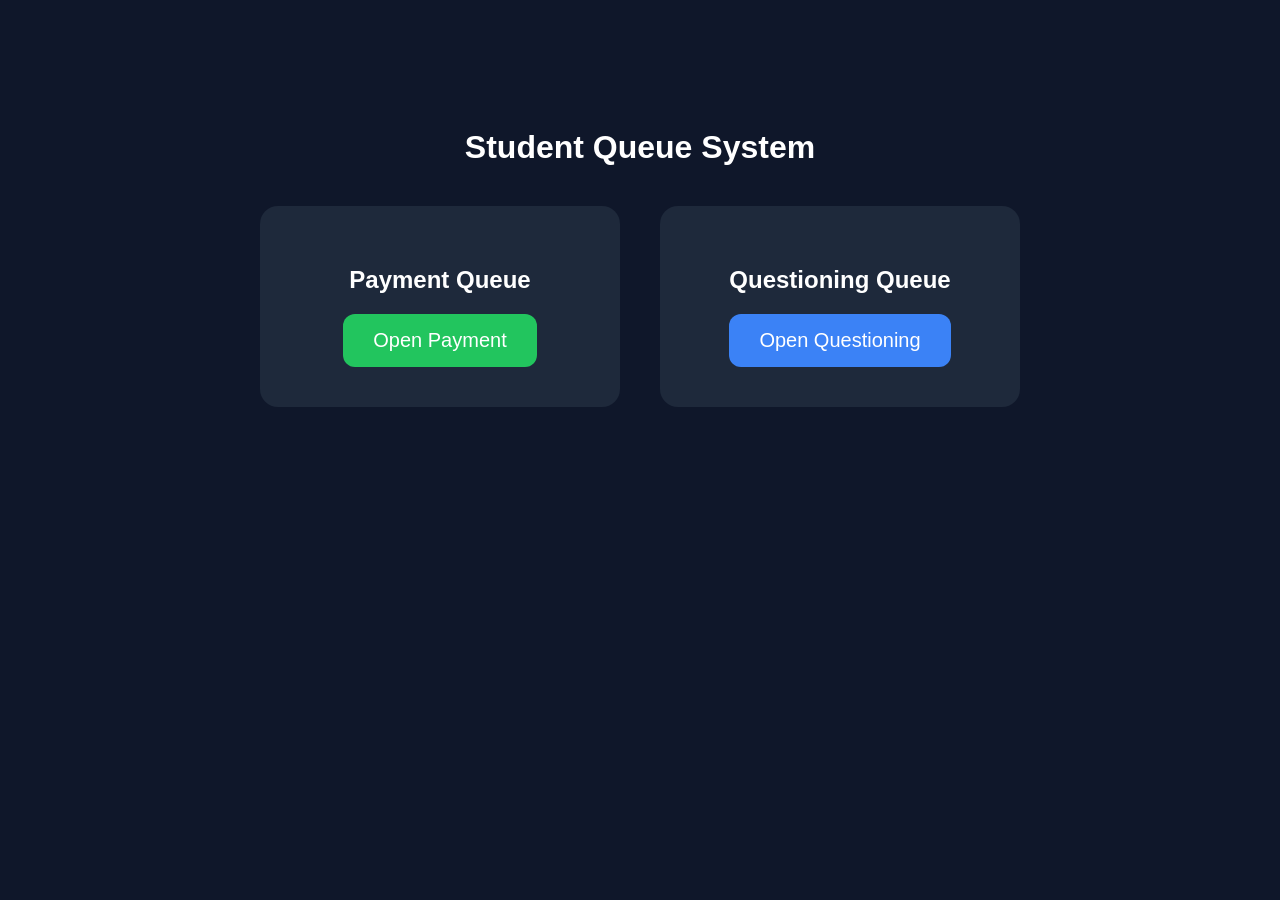
==== index.html @ 20e9f41f "Add files via upload" ====
<!-- index.html -->
<!DOCTYPE html>
<html>
<head>
    <title>Student Queue System</title>
    <style>
        body {
            font-family: Arial, sans-serif;
            background: #0f172a;
            color: white;
            text-align: center;
            padding-top: 100px;
        }

        h1 {
            margin-bottom: 40px;
        }

        .container {
            display: flex;
            justify-content: center;
            gap: 40px;
            flex-wrap: wrap;
        }

        .card {
            background: #1e293b;
            padding: 40px;
            width: 280px;
            border-radius: 18px;
        }

        .card h2 {
            margin-bottom: 20px;
        }

        .payment-btn,
        .question-btn {
            display: inline-block;
            padding: 15px 30px;
            font-size: 20px;
            color: white;
            text-decoration: none;
            border-radius: 12px;
            transition: 0.2s;
        }

        .payment-btn {
            background: #22c55e;
        }

        .payment-btn:hover {
            background: #16a34a;
        }

        .question-btn {
            background: #3b82f6;
        }

        .question-btn:hover {
            background: #2563eb;
        }
    </style>
</head>
<body>

    <h1>Student Queue System</h1>

    <div class="container">
        <div class="card">
            <h2>Payment Queue</h2>
            <a class="payment-btn" href="payment.html">
                Open Payment
            </a>
        </div>

        <div class="card">
            <h2>Questioning Queue</h2>
            <a class="question-btn" href="question.html">
                Open Questioning
            </a>
        </div>
    </div>

</body>
</html>
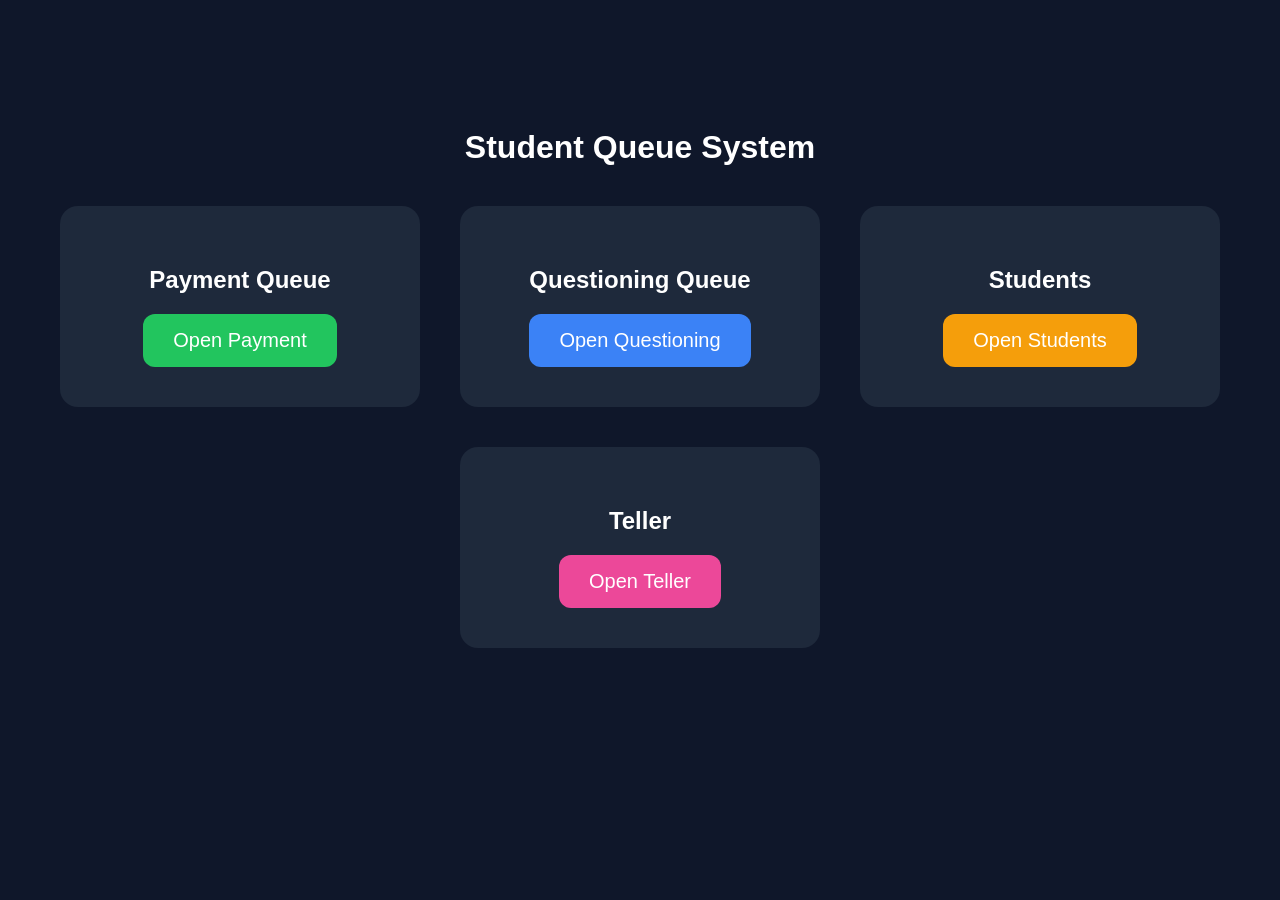
==== commit 82392e77: "Update index.html" ====
--- a/index.html
+++ b/index.html
@@ -35,7 +35,9 @@
         }
 
         .payment-btn,
-        .question-btn {
+        .question-btn,
+        .students-btn,
+        .teller-btn {
             display: inline-block;
             padding: 15px 30px;
             font-size: 20px;
@@ -60,6 +62,22 @@
         .question-btn:hover {
             background: #2563eb;
         }
+
+        .students-btn {
+            background: #f59e0b;
+        }
+
+        .students-btn:hover {
+            background: #d97706;
+        }
+
+        .teller-btn {
+            background: #ec4899;
+        }
+
+        .teller-btn:hover {
+            background: #db2777;
+        }
     </style>
 </head>
 <body>
@@ -80,7 +98,21 @@
                 Open Questioning
             </a>
         </div>
+
+        <div class="card">
+            <h2>Students</h2>
+            <a class="students-btn" href="students.html">
+                Open Students
+            </a>
+        </div>
+
+        <div class="card">
+            <h2>Teller</h2>
+            <a class="teller-btn" href="teller.html">
+                Open Teller
+            </a>
+        </div>
     </div>
 
 </body>
-</html>+</html>
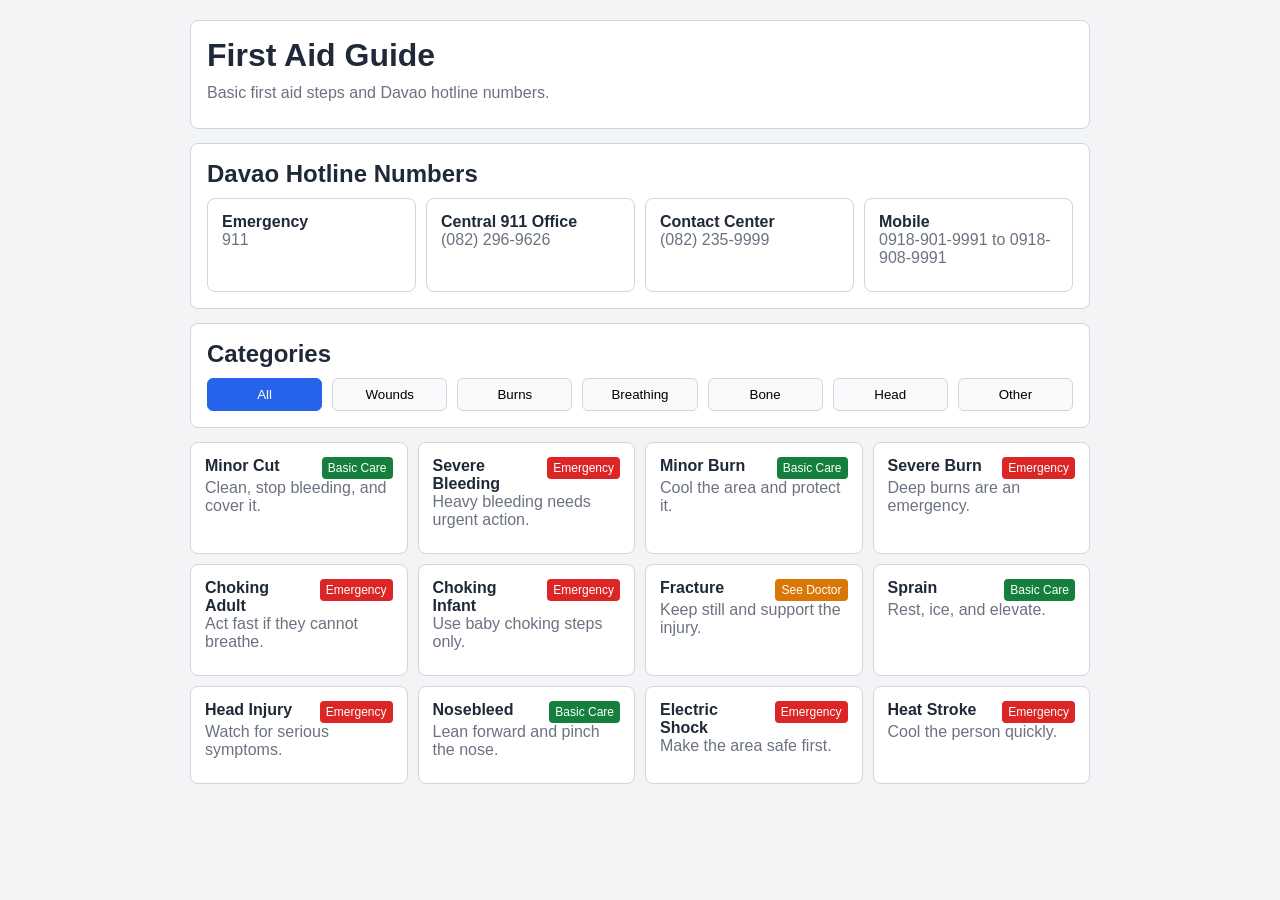
==== commit 083a84c0: "Add files via upload" ====
--- a/index.html
+++ b/index.html
@@ -1,118 +1,427 @@
-<!-- index.html -->
-<!DOCTYPE html>
-<html>
-<head>
-    <title>Student Queue System</title>
-    <style>
-        body {
-            font-family: Arial, sans-serif;
-            background: #0f172a;
-            color: white;
-            text-align: center;
-            padding-top: 100px;
-        }
-
-        h1 {
-            margin-bottom: 40px;
-        }
-
-        .container {
-            display: flex;
-            justify-content: center;
-            gap: 40px;
-            flex-wrap: wrap;
-        }
-
-        .card {
-            background: #1e293b;
-            padding: 40px;
-            width: 280px;
-            border-radius: 18px;
-        }
-
-        .card h2 {
-            margin-bottom: 20px;
-        }
-
-        .payment-btn,
-        .question-btn,
-        .students-btn,
-        .teller-btn {
-            display: inline-block;
-            padding: 15px 30px;
-            font-size: 20px;
-            color: white;
-            text-decoration: none;
-            border-radius: 12px;
-            transition: 0.2s;
-        }
-
-        .payment-btn {
-            background: #22c55e;
-        }
-
-        .payment-btn:hover {
-            background: #16a34a;
-        }
-
-        .question-btn {
-            background: #3b82f6;
-        }
-
-        .question-btn:hover {
-            background: #2563eb;
-        }
-
-        .students-btn {
-            background: #f59e0b;
-        }
-
-        .students-btn:hover {
-            background: #d97706;
-        }
-
-        .teller-btn {
-            background: #ec4899;
-        }
-
-        .teller-btn:hover {
-            background: #db2777;
-        }
-    </style>
-</head>
-<body>
-
-    <h1>Student Queue System</h1>
-
-    <div class="container">
-        <div class="card">
-            <h2>Payment Queue</h2>
-            <a class="payment-btn" href="payment.html">
-                Open Payment
-            </a>
-        </div>
-
-        <div class="card">
-            <h2>Questioning Queue</h2>
-            <a class="question-btn" href="question.html">
-                Open Questioning
-            </a>
-        </div>
-
-        <div class="card">
-            <h2>Students</h2>
-            <a class="students-btn" href="students.html">
-                Open Students
-            </a>
-        </div>
-
-        <div class="card">
-            <h2>Teller</h2>
-            <a class="teller-btn" href="teller.html">
-                Open Teller
-            </a>
-        </div>
-    </div>
-
-</body>
-</html>
+<!DOCTYPE html>
+<html lang="en">
+<head>
+  <meta charset="UTF-8">
+  <meta name="viewport" content="width=device-width, initial-scale=1.0">
+  <title>First Aid Guide</title>
+  <style>
+    body {
+      margin: 0;
+      padding: 20px;
+      font-family: Arial, sans-serif;
+      background: #f3f4f6;
+      color: #1f2937;
+    }
+
+    .wrap {
+      max-width: 900px;
+      margin: auto;
+    }
+
+    .box,
+    .card,
+    .modal {
+      background: #ffffff;
+      border: 1px solid #d1d5db;
+      border-radius: 8px;
+    }
+
+    .box {
+      padding: 16px;
+      margin-bottom: 14px;
+    }
+
+    h1,
+    h2,
+    h3,
+    p {
+      margin: 0 0 10px;
+    }
+
+    .muted {
+      color: #6b7280;
+    }
+
+    .hotlines,
+    .grid {
+      display: grid;
+      grid-template-columns: repeat(auto-fit, minmax(200px, 1fr));
+      gap: 10px;
+    }
+
+    .filters {
+      display: grid;
+      grid-template-columns: repeat(auto-fit, minmax(90px, 1fr));
+      gap: 10px;
+    }
+
+    .btn {
+      padding: 8px;
+      border: 1px solid #d1d5db;
+      background: #f9fafb;
+      border-radius: 6px;
+      cursor: pointer;
+    }
+
+    .btn.active {
+      background: #2563eb;
+      color: #ffffff;
+      border-color: #2563eb;
+    }
+
+    .card {
+      padding: 14px;
+      cursor: pointer;
+    }
+
+    .top,
+    .row {
+      display: flex;
+      justify-content: space-between;
+      align-items: flex-start;
+      gap: 10px;
+    }
+
+    .tag {
+      padding: 4px 6px;
+      border-radius: 4px;
+      font-size: 12px;
+      color: #ffffff;
+    }
+
+    .high {
+      background: #dc2626;
+    }
+
+    .mid {
+      background: #d97706;
+    }
+
+    .low {
+      background: #15803d;
+    }
+
+    .overlay {
+      position: fixed;
+      inset: 0;
+      display: none;
+      align-items: center;
+      justify-content: center;
+      padding: 20px;
+      background: rgba(0, 0, 0, 0.4);
+    }
+
+    .overlay.open {
+      display: flex;
+    }
+
+    .modal {
+      width: 100%;
+      max-width: 600px;
+      max-height: 90vh;
+      overflow: auto;
+      padding: 16px;
+    }
+
+    ul {
+      margin: 10px 0;
+      padding-left: 20px;
+    }
+
+    li {
+      margin-bottom: 8px;
+    }
+  </style>
+</head>
+<body>
+  <div class="wrap">
+    <div class="box">
+      <h1>First Aid Guide</h1>
+      <p class="muted">Basic first aid steps and Davao hotline numbers.</p>
+    </div>
+
+    <div class="box">
+      <h2>Davao Hotline Numbers</h2>
+      <div class="hotlines">
+        <div class="card">
+          <strong>Emergency</strong>
+          <p class="muted">911</p>
+        </div>
+        <div class="card">
+          <strong>Central 911 Office</strong>
+          <p class="muted">(082) 296-9626</p>
+        </div>
+        <div class="card">
+          <strong>Contact Center</strong>
+          <p class="muted">(082) 235-9999</p>
+        </div>
+        <div class="card">
+          <strong>Mobile</strong>
+          <p class="muted">0918-901-9991 to 0918-908-9991</p>
+        </div>
+      </div>
+    </div>
+
+    <div class="box">
+      <h2>Categories</h2>
+      <div class="filters" id="filters">
+        <button class="btn active" onclick="filterCat('all', this)">All</button>
+        <button class="btn" onclick="filterCat('wounds', this)">Wounds</button>
+        <button class="btn" onclick="filterCat('burns', this)">Burns</button>
+        <button class="btn" onclick="filterCat('breathing', this)">Breathing</button>
+        <button class="btn" onclick="filterCat('bone', this)">Bone</button>
+        <button class="btn" onclick="filterCat('head', this)">Head</button>
+        <button class="btn" onclick="filterCat('other', this)">Other</button>
+      </div>
+    </div>
+
+    <div class="grid" id="grid"></div>
+  </div>
+
+  <div class="overlay" id="overlay" onclick="if (event.target === this) closeModal()">
+    <div class="modal">
+      <div class="row">
+        <div>
+          <h3 id="title"></h3>
+          <div id="urgency"></div>
+        </div>
+        <button class="btn" onclick="closeModal()">Close</button>
+      </div>
+
+      <p id="warning"></p>
+      <ul id="steps"></ul>
+      <p id="call"></p>
+    </div>
+  </div>
+
+  <script>
+    const data = [
+      {
+        id: 1,
+        cat: "wounds",
+        title: "Minor Cut",
+        u: "low",
+        preview: "Clean, stop bleeding, and cover it.",
+        warning: "Get help if it is deep or still bleeding.",
+        steps: [
+          "Press with a clean cloth.",
+          "Rinse with clean water.",
+          "Cover with a bandage."
+        ],
+        call: "See a doctor if needed."
+      },
+      {
+        id: 2,
+        cat: "wounds",
+        title: "Severe Bleeding",
+        u: "high",
+        preview: "Heavy bleeding needs urgent action.",
+        warning: "Call emergency services immediately.",
+        steps: [
+          "Call 911.",
+          "Press hard on the wound.",
+          "Add more cloth if soaked."
+        ],
+        call: "Keep pressure until help arrives."
+      },
+      {
+        id: 3,
+        cat: "burns",
+        title: "Minor Burn",
+        u: "low",
+        preview: "Cool the area and protect it.",
+        warning: "Do not use ice or toothpaste.",
+        steps: [
+          "Move away from heat.",
+          "Cool with water for 10 to 20 minutes.",
+          "Cover loosely."
+        ],
+        call: "Get help if large or serious."
+      },
+      {
+        id: 4,
+        cat: "burns",
+        title: "Severe Burn",
+        u: "high",
+        preview: "Deep burns are an emergency.",
+        warning: "Do not remove stuck clothing.",
+        steps: [
+          "Call 911.",
+          "Move to safety.",
+          "Cover with a clean dry cloth."
+        ],
+        call: "Watch breathing until help arrives."
+      },
+      {
+        id: 5,
+        cat: "breathing",
+        title: "Choking Adult",
+        u: "high",
+        preview: "Act fast if they cannot breathe.",
+        warning: "Every second matters.",
+        steps: [
+          "Call for help.",
+          "Give 5 back blows.",
+          "Give abdominal thrusts if needed."
+        ],
+        call: "Call 911 if not cleared."
+      },
+      {
+        id: 6,
+        cat: "breathing",
+        title: "Choking Infant",
+        u: "high",
+        preview: "Use baby choking steps only.",
+        warning: "Do not use adult abdominal thrusts.",
+        steps: [
+          "Hold baby face-down.",
+          "Give 5 back blows.",
+          "Give 5 chest thrusts."
+        ],
+        call: "Call 911 if needed."
+      },
+      {
+        id: 7,
+        cat: "bone",
+        title: "Fracture",
+        u: "mid",
+        preview: "Keep still and support the injury.",
+        warning: "Do not straighten the bone.",
+        steps: [
+          "Keep still.",
+          "Support with splint or padding.",
+          "Use wrapped ice."
+        ],
+        call: "Go to the ER if severe."
+      },
+      {
+        id: 8,
+        cat: "bone",
+        title: "Sprain",
+        u: "low",
+        preview: "Rest, ice, and elevate.",
+        warning: "A bad sprain may be a fracture.",
+        steps: [
+          "Rest the area.",
+          "Apply ice.",
+          "Wrap and elevate."
+        ],
+        call: "See a doctor if severe."
+      },
+      {
+        id: 9,
+        cat: "head",
+        title: "Head Injury",
+        u: "high",
+        preview: "Watch for serious symptoms.",
+        warning: "Do not leave the person alone.",
+        steps: [
+          "Check if responsive.",
+          "Watch for vomiting or confusion.",
+          "Get medical help if worse."
+        ],
+        call: "Call 911 for severe signs."
+      },
+      {
+        id: 10,
+        cat: "head",
+        title: "Nosebleed",
+        u: "low",
+        preview: "Lean forward and pinch the nose.",
+        warning: "Do not tilt the head back.",
+        steps: [
+          "Sit and lean forward.",
+          "Pinch for 10 to 15 minutes.",
+          "Use cold compress."
+        ],
+        call: "Get help if over 20 minutes."
+      },
+      {
+        id: 11,
+        cat: "other",
+        title: "Electric Shock",
+        u: "high",
+        preview: "Make the area safe first.",
+        warning: "Do not touch until power is off.",
+        steps: [
+          "Turn off power.",
+          "Call 911.",
+          "Check breathing."
+        ],
+        call: "All shocks need medical care."
+      },
+      {
+        id: 12,
+        cat: "other",
+        title: "Heat Stroke",
+        u: "high",
+        preview: "Cool the person quickly.",
+        warning: "Heat stroke is an emergency.",
+        steps: [
+          "Call 911.",
+          "Move to a cool place.",
+          "Cool with water or cold packs."
+        ],
+        call: "Stay with them until help arrives."
+      }
+    ];
+
+    let active = "all";
+    const grid = document.getElementById("grid");
+    const overlay = document.getElementById("overlay");
+
+    function label(level) {
+      if (level === "high") return "Emergency";
+      if (level === "mid") return "See Doctor";
+      return "Basic Care";
+    }
+
+    function render() {
+      const items = active === "all"
+        ? data
+        : data.filter(item => item.cat === active);
+
+      if (items.length === 0) {
+        grid.innerHTML = '<div class="card">No guide found.</div>';
+        return;
+      }
+
+      grid.innerHTML = items.map(item => `
+        <div class="card" onclick="openModal(${item.id})">
+          <div class="top">
+            <strong>${item.title}</strong>
+            <span class="tag ${item.u}">${label(item.u)}</span>
+          </div>
+          <p class="muted">${item.preview}</p>
+        </div>
+      `).join("");
+    }
+
+    function filterCat(category, button) {
+      active = category;
+      document.querySelectorAll(".btn").forEach(btn => btn.classList.remove("active"));
+      button.classList.add("active");
+      render();
+    }
+
+    function openModal(id) {
+      const item = data.find(entry => entry.id === id);
+      document.getElementById("title").textContent = item.title;
+      document.getElementById("urgency").innerHTML =
+        `<span class="tag ${item.u}">${label(item.u)}</span>`;
+      document.getElementById("warning").textContent = "Warning: " + item.warning;
+      document.getElementById("steps").innerHTML = item.steps.map((step, index) =>
+        `<li>${index + 1}. ${step}</li>`
+      ).join("");
+      document.getElementById("call").textContent = "When to get help: " + item.call;
+      overlay.classList.add("open");
+    }
+
+    function closeModal() {
+      overlay.classList.remove("open");
+    }
+
+    render();
+  </script>
+</body>
+</html>
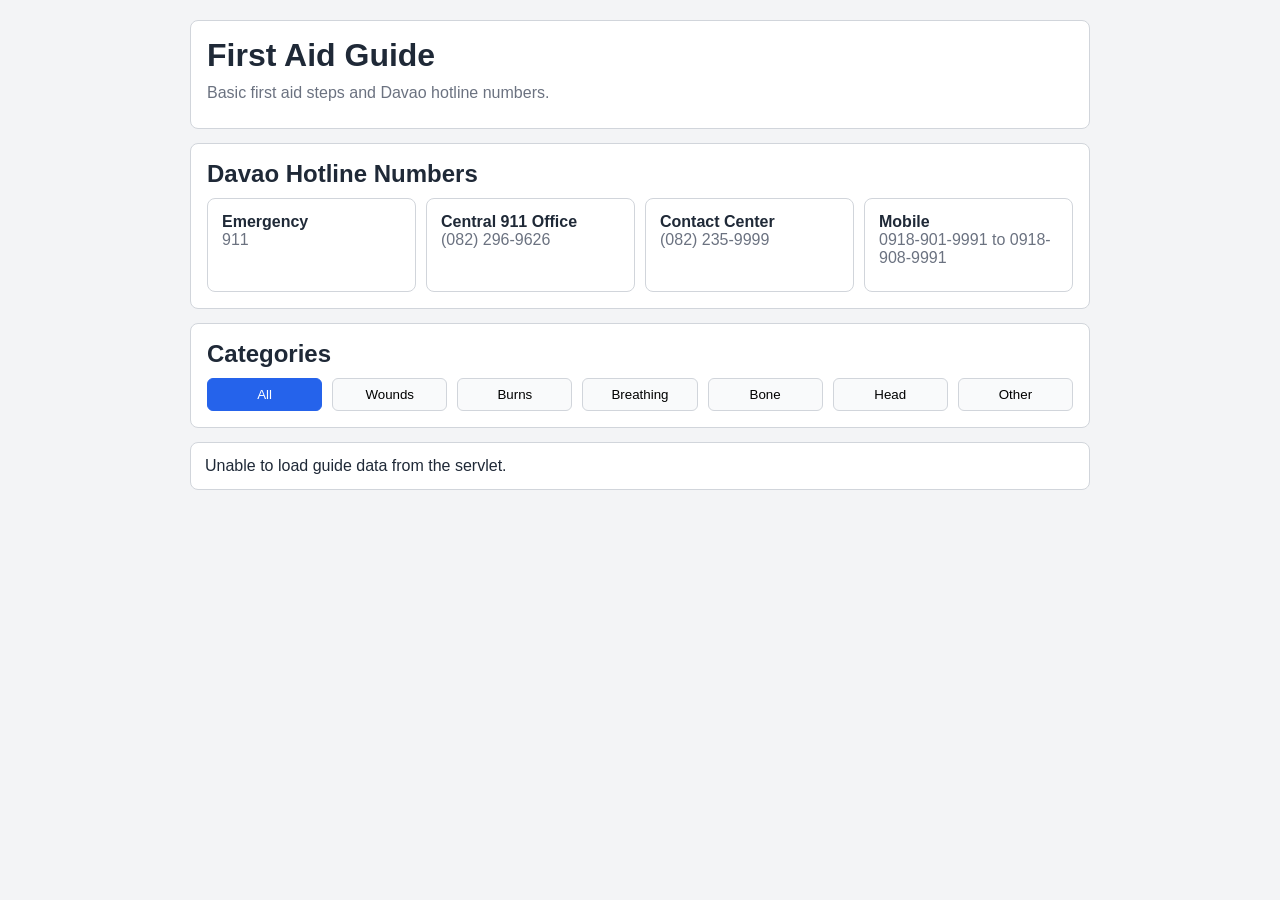
==== commit 011a051f: "Add files via upload" ====
--- a/index.html
+++ b/index.html
@@ -195,180 +195,43 @@
   </div>
 
   <script>
-    const data = [
-      {
-        id: 1,
-        cat: "wounds",
-        title: "Minor Cut",
-        u: "low",
-        preview: "Clean, stop bleeding, and cover it.",
-        warning: "Get help if it is deep or still bleeding.",
-        steps: [
-          "Press with a clean cloth.",
-          "Rinse with clean water.",
-          "Cover with a bandage."
-        ],
-        call: "See a doctor if needed."
-      },
-      {
-        id: 2,
-        cat: "wounds",
-        title: "Severe Bleeding",
-        u: "high",
-        preview: "Heavy bleeding needs urgent action.",
-        warning: "Call emergency services immediately.",
-        steps: [
-          "Call 911.",
-          "Press hard on the wound.",
-          "Add more cloth if soaked."
-        ],
-        call: "Keep pressure until help arrives."
-      },
-      {
-        id: 3,
-        cat: "burns",
-        title: "Minor Burn",
-        u: "low",
-        preview: "Cool the area and protect it.",
-        warning: "Do not use ice or toothpaste.",
-        steps: [
-          "Move away from heat.",
-          "Cool with water for 10 to 20 minutes.",
-          "Cover loosely."
-        ],
-        call: "Get help if large or serious."
-      },
-      {
-        id: 4,
-        cat: "burns",
-        title: "Severe Burn",
-        u: "high",
-        preview: "Deep burns are an emergency.",
-        warning: "Do not remove stuck clothing.",
-        steps: [
-          "Call 911.",
-          "Move to safety.",
-          "Cover with a clean dry cloth."
-        ],
-        call: "Watch breathing until help arrives."
-      },
-      {
-        id: 5,
-        cat: "breathing",
-        title: "Choking Adult",
-        u: "high",
-        preview: "Act fast if they cannot breathe.",
-        warning: "Every second matters.",
-        steps: [
-          "Call for help.",
-          "Give 5 back blows.",
-          "Give abdominal thrusts if needed."
-        ],
-        call: "Call 911 if not cleared."
-      },
-      {
-        id: 6,
-        cat: "breathing",
-        title: "Choking Infant",
-        u: "high",
-        preview: "Use baby choking steps only.",
-        warning: "Do not use adult abdominal thrusts.",
-        steps: [
-          "Hold baby face-down.",
-          "Give 5 back blows.",
-          "Give 5 chest thrusts."
-        ],
-        call: "Call 911 if needed."
-      },
-      {
-        id: 7,
-        cat: "bone",
-        title: "Fracture",
-        u: "mid",
-        preview: "Keep still and support the injury.",
-        warning: "Do not straighten the bone.",
-        steps: [
-          "Keep still.",
-          "Support with splint or padding.",
-          "Use wrapped ice."
-        ],
-        call: "Go to the ER if severe."
-      },
-      {
-        id: 8,
-        cat: "bone",
-        title: "Sprain",
-        u: "low",
-        preview: "Rest, ice, and elevate.",
-        warning: "A bad sprain may be a fracture.",
-        steps: [
-          "Rest the area.",
-          "Apply ice.",
-          "Wrap and elevate."
-        ],
-        call: "See a doctor if severe."
-      },
-      {
-        id: 9,
-        cat: "head",
-        title: "Head Injury",
-        u: "high",
-        preview: "Watch for serious symptoms.",
-        warning: "Do not leave the person alone.",
-        steps: [
-          "Check if responsive.",
-          "Watch for vomiting or confusion.",
-          "Get medical help if worse."
-        ],
-        call: "Call 911 for severe signs."
-      },
-      {
-        id: 10,
-        cat: "head",
-        title: "Nosebleed",
-        u: "low",
-        preview: "Lean forward and pinch the nose.",
-        warning: "Do not tilt the head back.",
-        steps: [
-          "Sit and lean forward.",
-          "Pinch for 10 to 15 minutes.",
-          "Use cold compress."
-        ],
-        call: "Get help if over 20 minutes."
-      },
-      {
-        id: 11,
-        cat: "other",
-        title: "Electric Shock",
-        u: "high",
-        preview: "Make the area safe first.",
-        warning: "Do not touch until power is off.",
-        steps: [
-          "Turn off power.",
-          "Call 911.",
-          "Check breathing."
-        ],
-        call: "All shocks need medical care."
-      },
-      {
-        id: 12,
-        cat: "other",
-        title: "Heat Stroke",
-        u: "high",
-        preview: "Cool the person quickly.",
-        warning: "Heat stroke is an emergency.",
-        steps: [
-          "Call 911.",
-          "Move to a cool place.",
-          "Cool with water or cold packs."
-        ],
-        call: "Stay with them until help arrives."
-      }
-    ];
-
     let active = "all";
+    let data = [];
     const grid = document.getElementById("grid");
     const overlay = document.getElementById("overlay");
+
+    function getWarningText(item) {
+      if (item.urgency === "high") return "Get emergency help right away.";
+      if (item.urgency === "mid") return "Medical attention is recommended as soon as possible.";
+      return "Monitor the situation and seek help if symptoms get worse.";
+    }
+
+    function getHelpText(item) {
+      if (item.urgency === "high") return "Call 911 or go to the nearest emergency room.";
+      if (item.urgency === "mid") return "Visit a doctor or clinic if pain or symptoms continue.";
+      return "Use basic care and consult a doctor if healing does not improve.";
+    }
+
+    async function loadData(category = "all") {
+      grid.innerHTML = '<div class="card">Loading guides...</div>';
+
+      try {
+        const url = new URL("FirstAidServlet", window.location.href);
+        if (category && category !== "all") {
+          url.searchParams.set("category", category);
+        }
+
+        const response = await fetch(url);
+        if (!response.ok) {
+          throw new Error("Failed to load first aid data.");
+        }
+
+        data = await response.json();
+        render();
+      } catch (error) {
+        grid.innerHTML = '<div class="card">Unable to load guide data from the servlet.</div>';
+      }
+    }
 
     function label(level) {
       if (level === "high") return "Emergency";
@@ -377,9 +240,7 @@
     }
 
     function render() {
-      const items = active === "all"
-        ? data
-        : data.filter(item => item.cat === active);
+      const items = data;
 
       if (items.length === 0) {
         grid.innerHTML = '<div class="card">No guide found.</div>';
@@ -390,7 +251,7 @@
         <div class="card" onclick="openModal(${item.id})">
           <div class="top">
             <strong>${item.title}</strong>
-            <span class="tag ${item.u}">${label(item.u)}</span>
+            <span class="tag ${item.urgency}">${label(item.urgency)}</span>
           </div>
           <p class="muted">${item.preview}</p>
         </div>
@@ -401,19 +262,23 @@
       active = category;
       document.querySelectorAll(".btn").forEach(btn => btn.classList.remove("active"));
       button.classList.add("active");
-      render();
+      loadData(category);
     }
 
     function openModal(id) {
       const item = data.find(entry => entry.id === id);
+      if (!item) {
+        return;
+      }
+
       document.getElementById("title").textContent = item.title;
       document.getElementById("urgency").innerHTML =
-        `<span class="tag ${item.u}">${label(item.u)}</span>`;
-      document.getElementById("warning").textContent = "Warning: " + item.warning;
+        `<span class="tag ${item.urgency}">${label(item.urgency)}</span>`;
+      document.getElementById("warning").textContent = "Warning: " + getWarningText(item);
       document.getElementById("steps").innerHTML = item.steps.map((step, index) =>
         `<li>${index + 1}. ${step}</li>`
       ).join("");
-      document.getElementById("call").textContent = "When to get help: " + item.call;
+      document.getElementById("call").textContent = "When to get help: " + getHelpText(item);
       overlay.classList.add("open");
     }
 
@@ -421,7 +286,7 @@
       overlay.classList.remove("open");
     }
 
-    render();
+    loadData();
   </script>
 </body>
 </html>
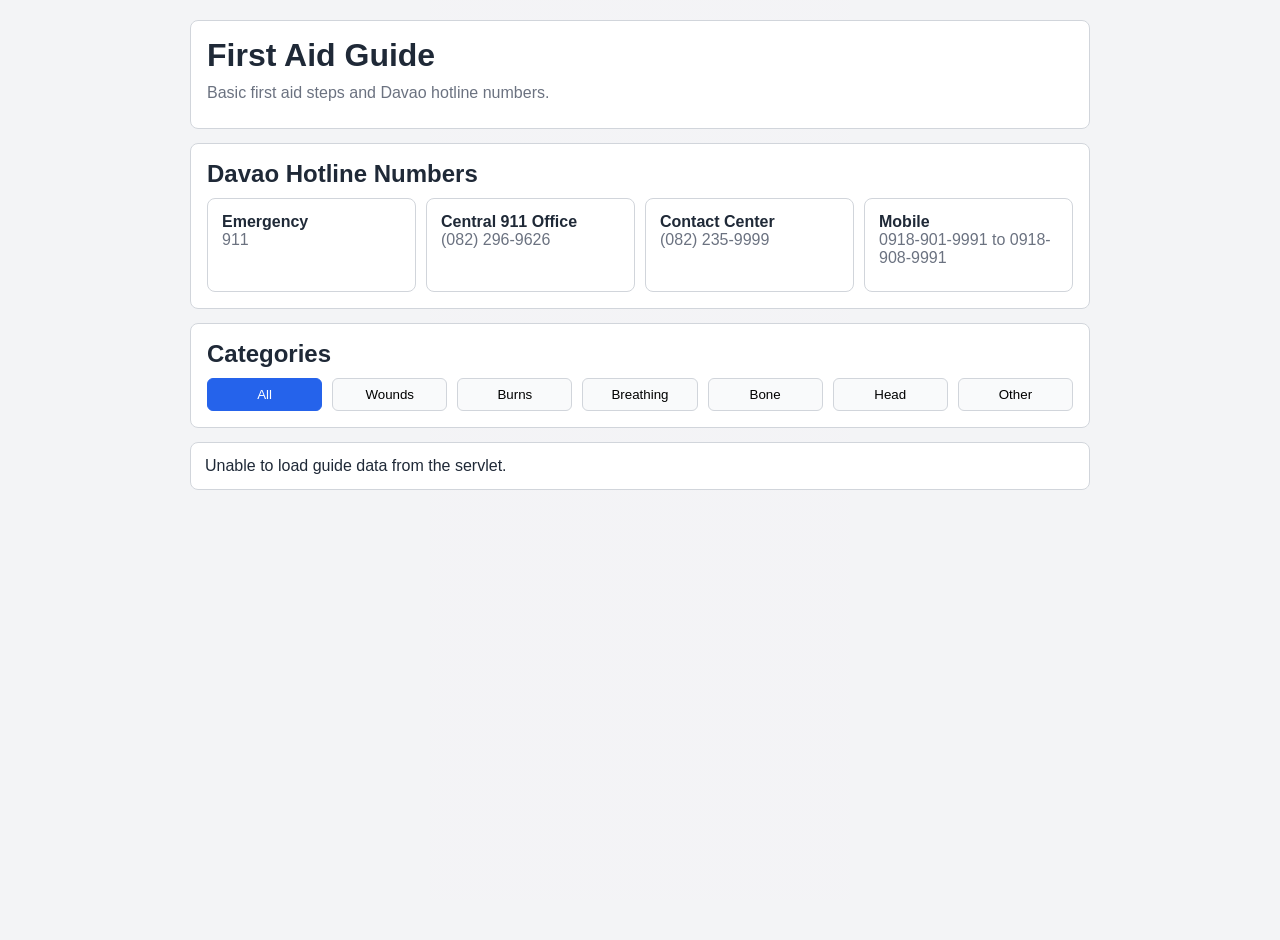
==== commit ff552b23: "Add files via upload" ====
--- a/index.html
+++ b/index.html
@@ -11,11 +11,31 @@
       font-family: Arial, sans-serif;
       background: #f3f4f6;
       color: #1f2937;
+      position: relative;
+      min-height: 100vh;
+      overflow-x: hidden;
+    }
+
+    body::before {
+      content: "";
+      position: fixed;
+      inset: 0;
+      background-image:
+        linear-gradient(rgba(243, 244, 246, 0.9), rgba(243, 244, 246, 0.9)),
+        url("https://www.addu.edu.ph/wp-content/uploads/2020/08/UniversitySeal240px.png");
+      background-repeat: no-repeat;
+      background-position: center;
+      background-size: min(60vw, 420px);
+      opacity: 0.18;
+      pointer-events: none;
+      z-index: 0;
     }
 
     .wrap {
       max-width: 900px;
       margin: auto;
+      position: relative;
+      z-index: 1;
     }
 
     .box,
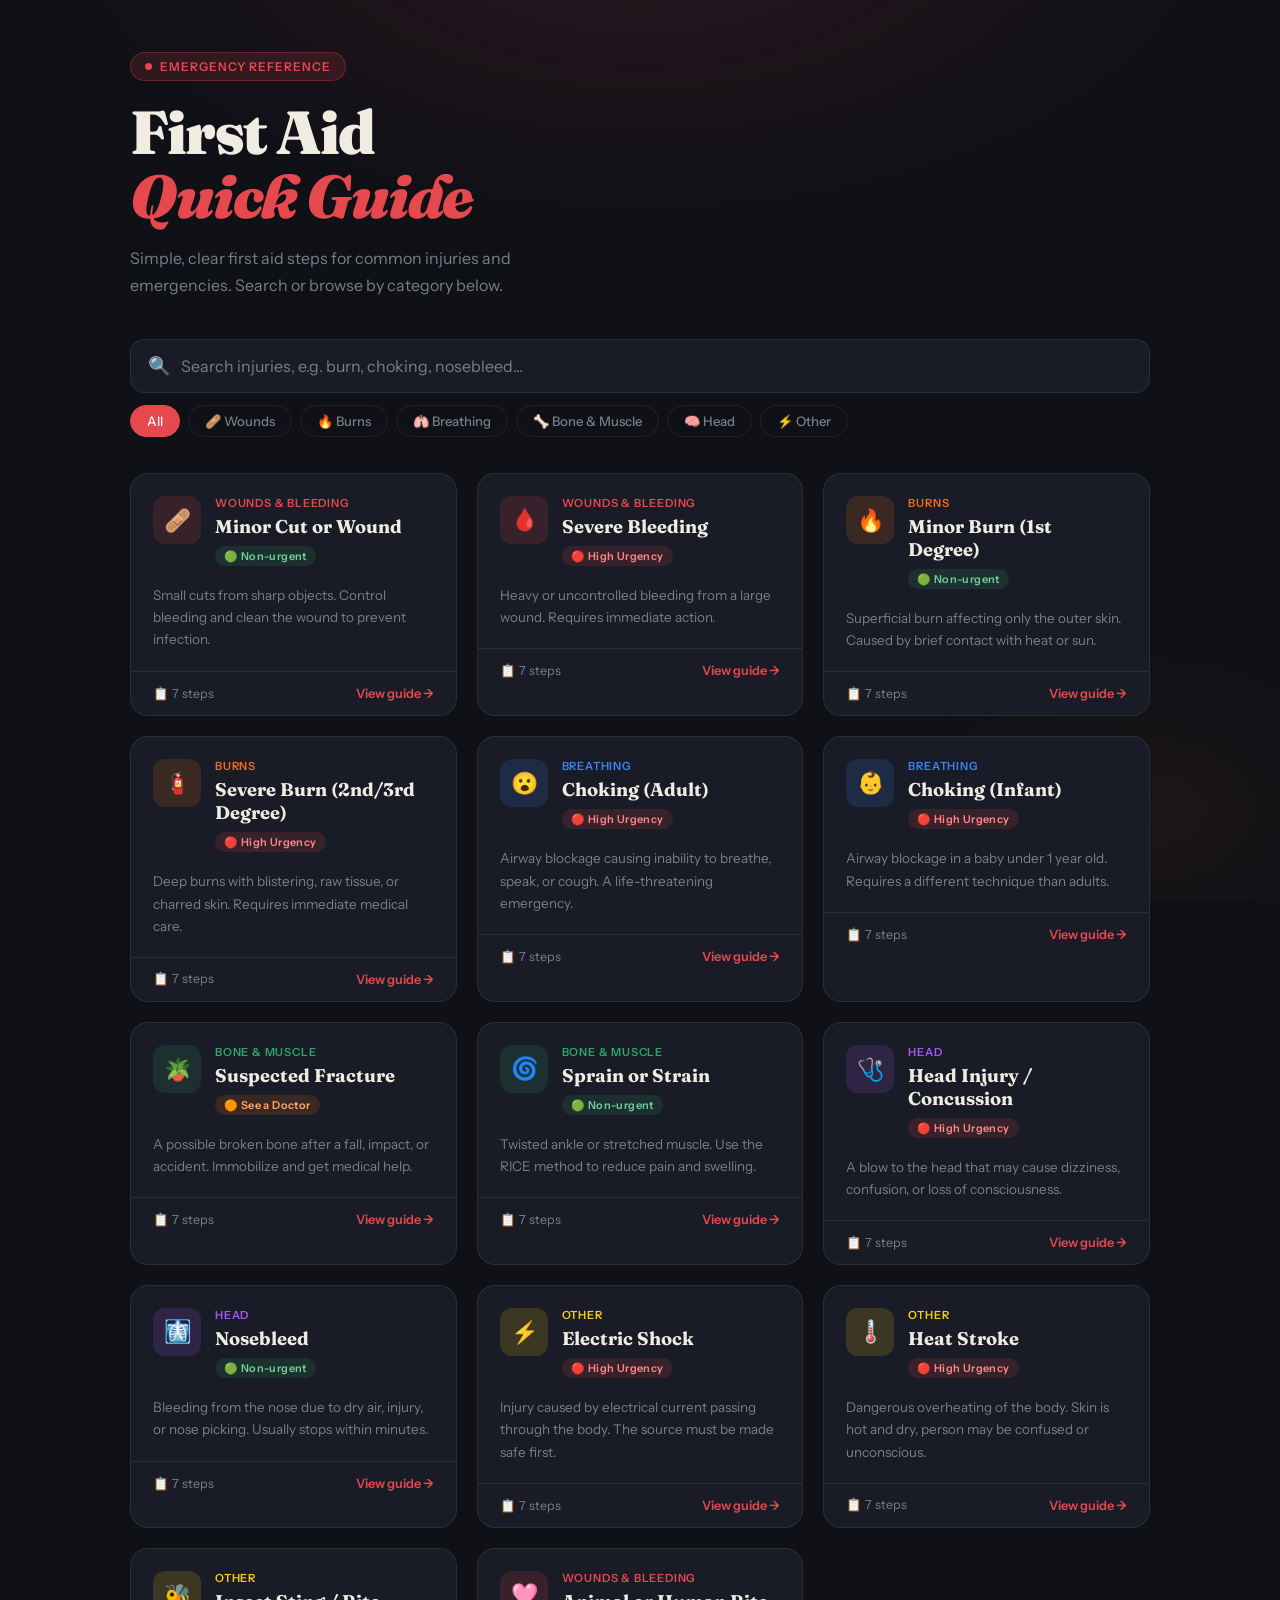
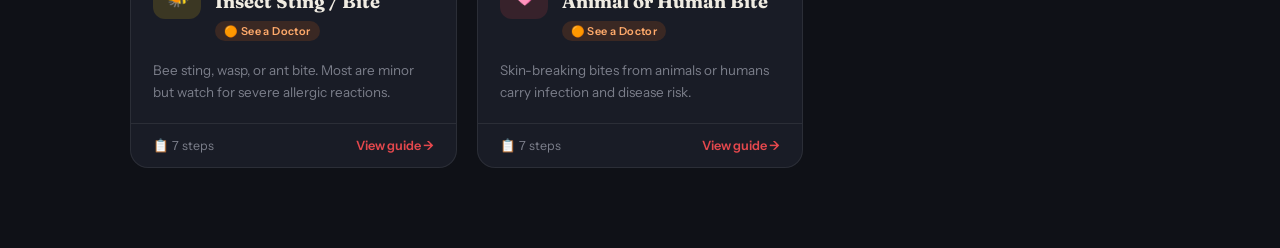
==== commit e2c50629: "Add files via upload" ====
--- a/index.html
+++ b/index.html
@@ -1,312 +1,85 @@
 <!DOCTYPE html>
 <html lang="en">
 <head>
-  <meta charset="UTF-8">
-  <meta name="viewport" content="width=device-width, initial-scale=1.0">
+  <meta charset="UTF-8" />
+  <meta name="viewport" content="width=device-width, initial-scale=1.0" />
   <title>First Aid Guide</title>
-  <style>
-    body {
-      margin: 0;
-      padding: 20px;
-      font-family: Arial, sans-serif;
-      background: #f3f4f6;
-      color: #1f2937;
-      position: relative;
-      min-height: 100vh;
-      overflow-x: hidden;
-    }
-
-    body::before {
-      content: "";
-      position: fixed;
-      inset: 0;
-      background-image:
-        linear-gradient(rgba(243, 244, 246, 0.9), rgba(243, 244, 246, 0.9)),
-        url("https://www.addu.edu.ph/wp-content/uploads/2020/08/UniversitySeal240px.png");
-      background-repeat: no-repeat;
-      background-position: center;
-      background-size: min(60vw, 420px);
-      opacity: 0.18;
-      pointer-events: none;
-      z-index: 0;
-    }
-
-    .wrap {
-      max-width: 900px;
-      margin: auto;
-      position: relative;
-      z-index: 1;
-    }
-
-    .box,
-    .card,
-    .modal {
-      background: #ffffff;
-      border: 1px solid #d1d5db;
-      border-radius: 8px;
-    }
-
-    .box {
-      padding: 16px;
-      margin-bottom: 14px;
-    }
-
-    h1,
-    h2,
-    h3,
-    p {
-      margin: 0 0 10px;
-    }
-
-    .muted {
-      color: #6b7280;
-    }
-
-    .hotlines,
-    .grid {
-      display: grid;
-      grid-template-columns: repeat(auto-fit, minmax(200px, 1fr));
-      gap: 10px;
-    }
-
-    .filters {
-      display: grid;
-      grid-template-columns: repeat(auto-fit, minmax(90px, 1fr));
-      gap: 10px;
-    }
-
-    .btn {
-      padding: 8px;
-      border: 1px solid #d1d5db;
-      background: #f9fafb;
-      border-radius: 6px;
-      cursor: pointer;
-    }
-
-    .btn.active {
-      background: #2563eb;
-      color: #ffffff;
-      border-color: #2563eb;
-    }
-
-    .card {
-      padding: 14px;
-      cursor: pointer;
-    }
-
-    .top,
-    .row {
-      display: flex;
-      justify-content: space-between;
-      align-items: flex-start;
-      gap: 10px;
-    }
-
-    .tag {
-      padding: 4px 6px;
-      border-radius: 4px;
-      font-size: 12px;
-      color: #ffffff;
-    }
-
-    .high {
-      background: #dc2626;
-    }
-
-    .mid {
-      background: #d97706;
-    }
-
-    .low {
-      background: #15803d;
-    }
-
-    .overlay {
-      position: fixed;
-      inset: 0;
-      display: none;
-      align-items: center;
-      justify-content: center;
-      padding: 20px;
-      background: rgba(0, 0, 0, 0.4);
-    }
-
-    .overlay.open {
-      display: flex;
-    }
-
-    .modal {
-      width: 100%;
-      max-width: 600px;
-      max-height: 90vh;
-      overflow: auto;
-      padding: 16px;
-    }
-
-    ul {
-      margin: 10px 0;
-      padding-left: 20px;
-    }
-
-    li {
-      margin-bottom: 8px;
-    }
-  </style>
+  <link
+    href="https://fonts.googleapis.com/css2?family=Fraunces:ital,wght@0,400;0,600;0,700;0,900;1,400;1,700&family=Instrument+Sans:wght@400;500;600&display=swap"
+    rel="stylesheet"
+  />
+  <link rel="stylesheet" href="styles.css" />
 </head>
 <body>
-  <div class="wrap">
-    <div class="box">
-      <h1>First Aid Guide</h1>
-      <p class="muted">Basic first aid steps and Davao hotline numbers.</p>
+  <header>
+    <div class="header-badge">
+      <div class="pulse"></div>
+      Emergency Reference
     </div>
+    <h1>First Aid<br /><em>Quick Guide</em></h1>
+    <p class="header-sub">
+      Simple, clear first aid steps for common injuries and emergencies. Search
+      or browse by category below.
+    </p>
+  </header>
 
-    <div class="box">
-      <h2>Davao Hotline Numbers</h2>
-      <div class="hotlines">
-        <div class="card">
-          <strong>Emergency</strong>
-          <p class="muted">911</p>
+  <section class="search-wrap">
+    <div class="search-icon">&#128269;</div>
+    <input
+      type="text"
+      id="searchInput"
+      placeholder="Search injuries, e.g. burn, choking, nosebleed..."
+    />
+  </section>
+
+  <section class="filters-wrap" id="filters">
+    <button class="cat-btn active" onclick="filterCat('all', this)">All</button>
+    <button class="cat-btn" onclick="filterCat('wounds', this)">
+      &#129657; Wounds
+    </button>
+    <button class="cat-btn" onclick="filterCat('burns', this)">
+      &#128293; Burns
+    </button>
+    <button class="cat-btn" onclick="filterCat('breathing', this)">
+      &#129729; Breathing
+    </button>
+    <button class="cat-btn" onclick="filterCat('bone', this)">
+      &#129460; Bone &amp; Muscle
+    </button>
+    <button class="cat-btn" onclick="filterCat('head', this)">
+      &#129504; Head
+    </button>
+    <button class="cat-btn" onclick="filterCat('other', this)">
+      &#9889; Other
+    </button>
+  </section>
+
+  <main class="main">
+    <div class="grid" id="grid"></div>
+  </main>
+
+  <div class="modal-overlay" id="modalOverlay" onclick="closeModal(event)">
+    <div class="modal" id="modal">
+      <div class="modal-top">
+        <div class="modal-icon" id="mIcon"></div>
+        <div>
+          <div class="modal-title" id="mTitle"></div>
+          <div id="mUrgency"></div>
         </div>
-        <div class="card">
-          <strong>Central 911 Office</strong>
-          <p class="muted">(082) 296-9626</p>
-        </div>
-        <div class="card">
-          <strong>Contact Center</strong>
-          <p class="muted">(082) 235-9999</p>
-        </div>
-        <div class="card">
-          <strong>Mobile</strong>
-          <p class="muted">0918-901-9991 to 0918-908-9991</p>
-        </div>
+        <button class="modal-close" onclick="closeModalDirect()">
+          &#10006;
+        </button>
       </div>
-    </div>
-
-    <div class="box">
-      <h2>Categories</h2>
-      <div class="filters" id="filters">
-        <button class="btn active" onclick="filterCat('all', this)">All</button>
-        <button class="btn" onclick="filterCat('wounds', this)">Wounds</button>
-        <button class="btn" onclick="filterCat('burns', this)">Burns</button>
-        <button class="btn" onclick="filterCat('breathing', this)">Breathing</button>
-        <button class="btn" onclick="filterCat('bone', this)">Bone</button>
-        <button class="btn" onclick="filterCat('head', this)">Head</button>
-        <button class="btn" onclick="filterCat('other', this)">Other</button>
+      <div class="modal-body">
+        <div class="warning-box" id="mWarning"></div>
+        <div class="steps-title">Step-by-Step Instructions</div>
+        <div id="mSteps"></div>
+        <div class="call-box" id="mCall"></div>
       </div>
-    </div>
-
-    <div class="grid" id="grid"></div>
-  </div>
-
-  <div class="overlay" id="overlay" onclick="if (event.target === this) closeModal()">
-    <div class="modal">
-      <div class="row">
-        <div>
-          <h3 id="title"></h3>
-          <div id="urgency"></div>
-        </div>
-        <button class="btn" onclick="closeModal()">Close</button>
-      </div>
-
-      <p id="warning"></p>
-      <ul id="steps"></ul>
-      <p id="call"></p>
     </div>
   </div>
 
-  <script>
-    let active = "all";
-    let data = [];
-    const grid = document.getElementById("grid");
-    const overlay = document.getElementById("overlay");
-
-    function getWarningText(item) {
-      if (item.urgency === "high") return "Get emergency help right away.";
-      if (item.urgency === "mid") return "Medical attention is recommended as soon as possible.";
-      return "Monitor the situation and seek help if symptoms get worse.";
-    }
-
-    function getHelpText(item) {
-      if (item.urgency === "high") return "Call 911 or go to the nearest emergency room.";
-      if (item.urgency === "mid") return "Visit a doctor or clinic if pain or symptoms continue.";
-      return "Use basic care and consult a doctor if healing does not improve.";
-    }
-
-    async function loadData(category = "all") {
-      grid.innerHTML = '<div class="card">Loading guides...</div>';
-
-      try {
-        const url = new URL("FirstAidServlet", window.location.href);
-        if (category && category !== "all") {
-          url.searchParams.set("category", category);
-        }
-
-        const response = await fetch(url);
-        if (!response.ok) {
-          throw new Error("Failed to load first aid data.");
-        }
-
-        data = await response.json();
-        render();
-      } catch (error) {
-        grid.innerHTML = '<div class="card">Unable to load guide data from the servlet.</div>';
-      }
-    }
-
-    function label(level) {
-      if (level === "high") return "Emergency";
-      if (level === "mid") return "See Doctor";
-      return "Basic Care";
-    }
-
-    function render() {
-      const items = data;
-
-      if (items.length === 0) {
-        grid.innerHTML = '<div class="card">No guide found.</div>';
-        return;
-      }
-
-      grid.innerHTML = items.map(item => `
-        <div class="card" onclick="openModal(${item.id})">
-          <div class="top">
-            <strong>${item.title}</strong>
-            <span class="tag ${item.urgency}">${label(item.urgency)}</span>
-          </div>
-          <p class="muted">${item.preview}</p>
-        </div>
-      `).join("");
-    }
-
-    function filterCat(category, button) {
-      active = category;
-      document.querySelectorAll(".btn").forEach(btn => btn.classList.remove("active"));
-      button.classList.add("active");
-      loadData(category);
-    }
-
-    function openModal(id) {
-      const item = data.find(entry => entry.id === id);
-      if (!item) {
-        return;
-      }
-
-      document.getElementById("title").textContent = item.title;
-      document.getElementById("urgency").innerHTML =
-        `<span class="tag ${item.urgency}">${label(item.urgency)}</span>`;
-      document.getElementById("warning").textContent = "Warning: " + getWarningText(item);
-      document.getElementById("steps").innerHTML = item.steps.map((step, index) =>
-        `<li>${index + 1}. ${step}</li>`
-      ).join("");
-      document.getElementById("call").textContent = "When to get help: " + getHelpText(item);
-      overlay.classList.add("open");
-    }
-
-    function closeModal() {
-      overlay.classList.remove("open");
-    }
-
-    loadData();
-  </script>
+  <script src="data.js"></script>
+  <script src="app.js"></script>
 </body>
 </html>
--- a/styles.css
+++ b/styles.css
@@ -0,0 +1,527 @@
+:root {
+  --bg: #0f1117;
+  --surface: #191c26;
+  --border: rgba(255, 255, 255, 0.08);
+  --text: #f0ece2;
+  --muted: #7b7e8a;
+  --red: #e5484d;
+  --red-dim: rgba(229, 72, 77, 0.15);
+  --red-glow: rgba(229, 72, 77, 0.25);
+  --green: #30a46c;
+  --amber: #f76b15;
+  --blue: #3b82f6;
+}
+
+* {
+  box-sizing: border-box;
+  margin: 0;
+  padding: 0;
+}
+
+html {
+  scroll-behavior: smooth;
+}
+
+body {
+  font-family: "Instrument Sans", sans-serif;
+  background: var(--bg);
+  color: var(--text);
+  min-height: 100vh;
+  overflow-x: hidden;
+}
+
+body::before {
+  content: "";
+  position: fixed;
+  inset: 0;
+  background:
+    radial-gradient(ellipse 80% 60% at 50% -10%, rgba(229, 72, 77, 0.12) 0%, transparent 60%),
+    radial-gradient(ellipse 40% 40% at 90% 90%, rgba(247, 107, 21, 0.06) 0%, transparent 50%);
+  pointer-events: none;
+  z-index: 0;
+}
+
+header {
+  position: relative;
+  z-index: 10;
+  padding: 52px 40px 40px;
+  max-width: 1100px;
+  margin: 0 auto;
+}
+
+.header-badge {
+  display: inline-flex;
+  align-items: center;
+  gap: 8px;
+  background: var(--red-dim);
+  border: 1px solid rgba(229, 72, 77, 0.3);
+  color: var(--red);
+  padding: 6px 14px;
+  border-radius: 999px;
+  font-size: 0.75rem;
+  font-weight: 600;
+  letter-spacing: 1px;
+  text-transform: uppercase;
+  margin-bottom: 20px;
+}
+
+.pulse {
+  width: 7px;
+  height: 7px;
+  background: var(--red);
+  border-radius: 50%;
+  animation: pulse 1.8s ease-in-out infinite;
+}
+
+@keyframes pulse {
+  0%,
+  100% {
+    opacity: 1;
+    transform: scale(1);
+  }
+
+  50% {
+    opacity: 0.4;
+    transform: scale(0.7);
+  }
+}
+
+h1 {
+  font-family: "Fraunces", serif;
+  font-size: clamp(2.4rem, 5vw, 3.8rem);
+  font-weight: 900;
+  line-height: 1.05;
+  letter-spacing: -1.5px;
+  margin-bottom: 16px;
+}
+
+h1 em {
+  font-style: italic;
+  color: var(--red);
+}
+
+.header-sub {
+  font-size: 1rem;
+  color: var(--muted);
+  max-width: 460px;
+  line-height: 1.7;
+  font-weight: 400;
+}
+
+.search-wrap {
+  position: relative;
+  z-index: 10;
+  max-width: 1100px;
+  margin: 0 auto 12px;
+  padding: 0 40px;
+}
+
+.search-icon {
+  position: absolute;
+  left: 58px;
+  top: 50%;
+  transform: translateY(-50%);
+  color: var(--muted);
+  font-size: 18px;
+  pointer-events: none;
+}
+
+#searchInput {
+  width: 100%;
+  padding: 16px 20px 16px 50px;
+  background: var(--surface);
+  border: 1.5px solid var(--border);
+  border-radius: 14px;
+  color: var(--text);
+  font-family: "Instrument Sans", sans-serif;
+  font-size: 1rem;
+  outline: none;
+  transition: border-color 0.2s, box-shadow 0.2s;
+}
+
+#searchInput::placeholder {
+  color: var(--muted);
+}
+
+#searchInput:focus {
+  border-color: var(--red);
+  box-shadow: 0 0 0 4px var(--red-glow);
+}
+
+.filters-wrap {
+  position: relative;
+  z-index: 10;
+  max-width: 1100px;
+  margin: 0 auto 36px;
+  padding: 0 40px;
+  display: flex;
+  gap: 8px;
+  flex-wrap: wrap;
+}
+
+.cat-btn {
+  padding: 7px 16px;
+  border-radius: 999px;
+  border: 1.5px solid var(--border);
+  background: transparent;
+  color: var(--muted);
+  font-family: "Instrument Sans", sans-serif;
+  font-size: 0.82rem;
+  font-weight: 500;
+  cursor: pointer;
+  transition: all 0.18s;
+}
+
+.cat-btn:hover {
+  border-color: rgba(255, 255, 255, 0.2);
+  color: var(--text);
+}
+
+.cat-btn.active {
+  background: var(--red);
+  border-color: var(--red);
+  color: #fff;
+}
+
+.main {
+  position: relative;
+  z-index: 10;
+  max-width: 1100px;
+  margin: 0 auto;
+  padding: 0 40px 80px;
+}
+
+.grid {
+  display: grid;
+  grid-template-columns: repeat(auto-fill, minmax(300px, 1fr));
+  gap: 20px;
+}
+
+.card {
+  background: var(--surface);
+  border: 1px solid var(--border);
+  border-radius: 18px;
+  overflow: hidden;
+  cursor: pointer;
+  transition: transform 0.2s, box-shadow 0.2s, border-color 0.2s;
+  animation: fadeUp 0.4s ease both;
+}
+
+@keyframes fadeUp {
+  from {
+    opacity: 0;
+    transform: translateY(18px);
+  }
+
+  to {
+    opacity: 1;
+    transform: translateY(0);
+  }
+}
+
+.card:hover {
+  transform: translateY(-4px);
+  box-shadow: 0 16px 40px rgba(0, 0, 0, 0.4);
+  border-color: rgba(255, 255, 255, 0.15);
+}
+
+.card-header {
+  padding: 22px 22px 18px;
+  display: flex;
+  align-items: flex-start;
+  gap: 14px;
+}
+
+.card-icon {
+  width: 48px;
+  height: 48px;
+  border-radius: 12px;
+  display: flex;
+  align-items: center;
+  justify-content: center;
+  font-size: 22px;
+  flex-shrink: 0;
+}
+
+.card-title-block {
+  flex: 1;
+}
+
+.card-label {
+  font-size: 0.7rem;
+  font-weight: 600;
+  letter-spacing: 0.8px;
+  text-transform: uppercase;
+  margin-bottom: 5px;
+}
+
+.card-title {
+  font-family: "Fraunces", serif;
+  font-size: 1.15rem;
+  font-weight: 700;
+  line-height: 1.25;
+}
+
+.card-urgency {
+  display: inline-flex;
+  align-items: center;
+  gap: 4px;
+  padding: 3px 9px;
+  border-radius: 999px;
+  font-size: 0.68rem;
+  font-weight: 600;
+  letter-spacing: 0.4px;
+  margin-top: 8px;
+}
+
+.urgency-high {
+  background: rgba(229, 72, 77, 0.15);
+  color: #ff8587;
+}
+
+.urgency-mid {
+  background: rgba(247, 107, 21, 0.15);
+  color: #ffaa6b;
+}
+
+.urgency-low {
+  background: rgba(48, 164, 108, 0.15);
+  color: #6fcf97;
+}
+
+.card-preview {
+  padding: 0 22px 20px;
+  font-size: 0.84rem;
+  color: var(--muted);
+  line-height: 1.65;
+}
+
+.card-footer {
+  padding: 14px 22px;
+  border-top: 1px solid var(--border);
+  display: flex;
+  align-items: center;
+  justify-content: space-between;
+  font-size: 0.78rem;
+  color: var(--muted);
+}
+
+.steps-count {
+  display: flex;
+  align-items: center;
+  gap: 5px;
+}
+
+.view-btn {
+  color: var(--red);
+  font-weight: 600;
+  font-size: 0.8rem;
+  display: flex;
+  align-items: center;
+  gap: 4px;
+}
+
+.empty {
+  grid-column: 1 / -1;
+  text-align: center;
+  padding: 80px 20px;
+  color: var(--muted);
+}
+
+.empty-icon {
+  font-size: 3rem;
+  margin-bottom: 14px;
+  display: block;
+}
+
+.empty p {
+  font-size: 0.9rem;
+}
+
+.modal-overlay {
+  position: fixed;
+  inset: 0;
+  background: rgba(0, 0, 0, 0.75);
+  backdrop-filter: blur(6px);
+  z-index: 1000;
+  display: flex;
+  align-items: center;
+  justify-content: center;
+  padding: 20px;
+  opacity: 0;
+  pointer-events: none;
+  transition: opacity 0.25s;
+}
+
+.modal-overlay.open {
+  opacity: 1;
+  pointer-events: all;
+}
+
+.modal {
+  background: #16191f;
+  border: 1px solid rgba(255, 255, 255, 0.1);
+  border-radius: 22px;
+  max-width: 580px;
+  width: 100%;
+  max-height: 90vh;
+  overflow-y: auto;
+  transform: scale(0.95) translateY(16px);
+  transition: transform 0.25s cubic-bezier(0.34, 1.56, 0.64, 1);
+  scrollbar-width: thin;
+  scrollbar-color: var(--border) transparent;
+}
+
+.modal-overlay.open .modal {
+  transform: scale(1) translateY(0);
+}
+
+.modal-top {
+  padding: 28px 28px 22px;
+  border-bottom: 1px solid var(--border);
+  position: sticky;
+  top: 0;
+  background: #16191f;
+  z-index: 1;
+  display: flex;
+  align-items: flex-start;
+  gap: 16px;
+}
+
+.modal-icon {
+  width: 56px;
+  height: 56px;
+  border-radius: 14px;
+  display: flex;
+  align-items: center;
+  justify-content: center;
+  font-size: 26px;
+  flex-shrink: 0;
+}
+
+.modal-title {
+  font-family: "Fraunces", serif;
+  font-size: 1.5rem;
+  font-weight: 800;
+  line-height: 1.2;
+  margin-bottom: 6px;
+}
+
+.modal-close {
+  margin-left: auto;
+  background: var(--surface);
+  border: 1px solid var(--border);
+  color: var(--muted);
+  width: 36px;
+  height: 36px;
+  border-radius: 50%;
+  font-size: 18px;
+  cursor: pointer;
+  display: flex;
+  align-items: center;
+  justify-content: center;
+  flex-shrink: 0;
+  transition: all 0.15s;
+}
+
+.modal-close:hover {
+  background: var(--red);
+  color: #fff;
+  border-color: var(--red);
+}
+
+.modal-body {
+  padding: 28px;
+}
+
+.warning-box {
+  background: rgba(229, 72, 77, 0.1);
+  border: 1px solid rgba(229, 72, 77, 0.25);
+  border-radius: 12px;
+  padding: 14px 16px;
+  font-size: 0.84rem;
+  color: #ffaaac;
+  line-height: 1.6;
+  margin-bottom: 28px;
+  display: flex;
+  gap: 10px;
+}
+
+.warning-box span {
+  font-size: 16px;
+  flex-shrink: 0;
+  margin-top: 1px;
+}
+
+.steps-title {
+  font-family: "Fraunces", serif;
+  font-size: 1rem;
+  font-weight: 700;
+  margin-bottom: 16px;
+  color: var(--text);
+}
+
+.step {
+  display: flex;
+  gap: 16px;
+  margin-bottom: 18px;
+  animation: fadeUp 0.3s ease both;
+}
+
+.step-num {
+  width: 30px;
+  height: 30px;
+  border-radius: 50%;
+  display: flex;
+  align-items: center;
+  justify-content: center;
+  font-family: "Fraunces", serif;
+  font-size: 0.85rem;
+  font-weight: 700;
+  flex-shrink: 0;
+  margin-top: 2px;
+}
+
+.step-text {
+  flex: 1;
+  font-size: 0.92rem;
+  line-height: 1.7;
+  color: rgba(240, 236, 226, 0.85);
+  padding-top: 4px;
+}
+
+.call-box {
+  margin-top: 28px;
+  background: rgba(59, 130, 246, 0.1);
+  border: 1px solid rgba(59, 130, 246, 0.25);
+  border-radius: 12px;
+  padding: 16px 18px;
+  font-size: 0.85rem;
+  color: #93c5fd;
+  line-height: 1.6;
+  display: flex;
+  gap: 10px;
+}
+
+.call-box span {
+  font-size: 18px;
+  flex-shrink: 0;
+}
+
+@media (max-width: 640px) {
+  header,
+  .search-wrap,
+  .filters-wrap,
+  .main {
+    padding-left: 20px;
+    padding-right: 20px;
+  }
+
+  h1 {
+    font-size: 2rem;
+  }
+
+  .search-icon {
+    left: 38px;
+  }
+}
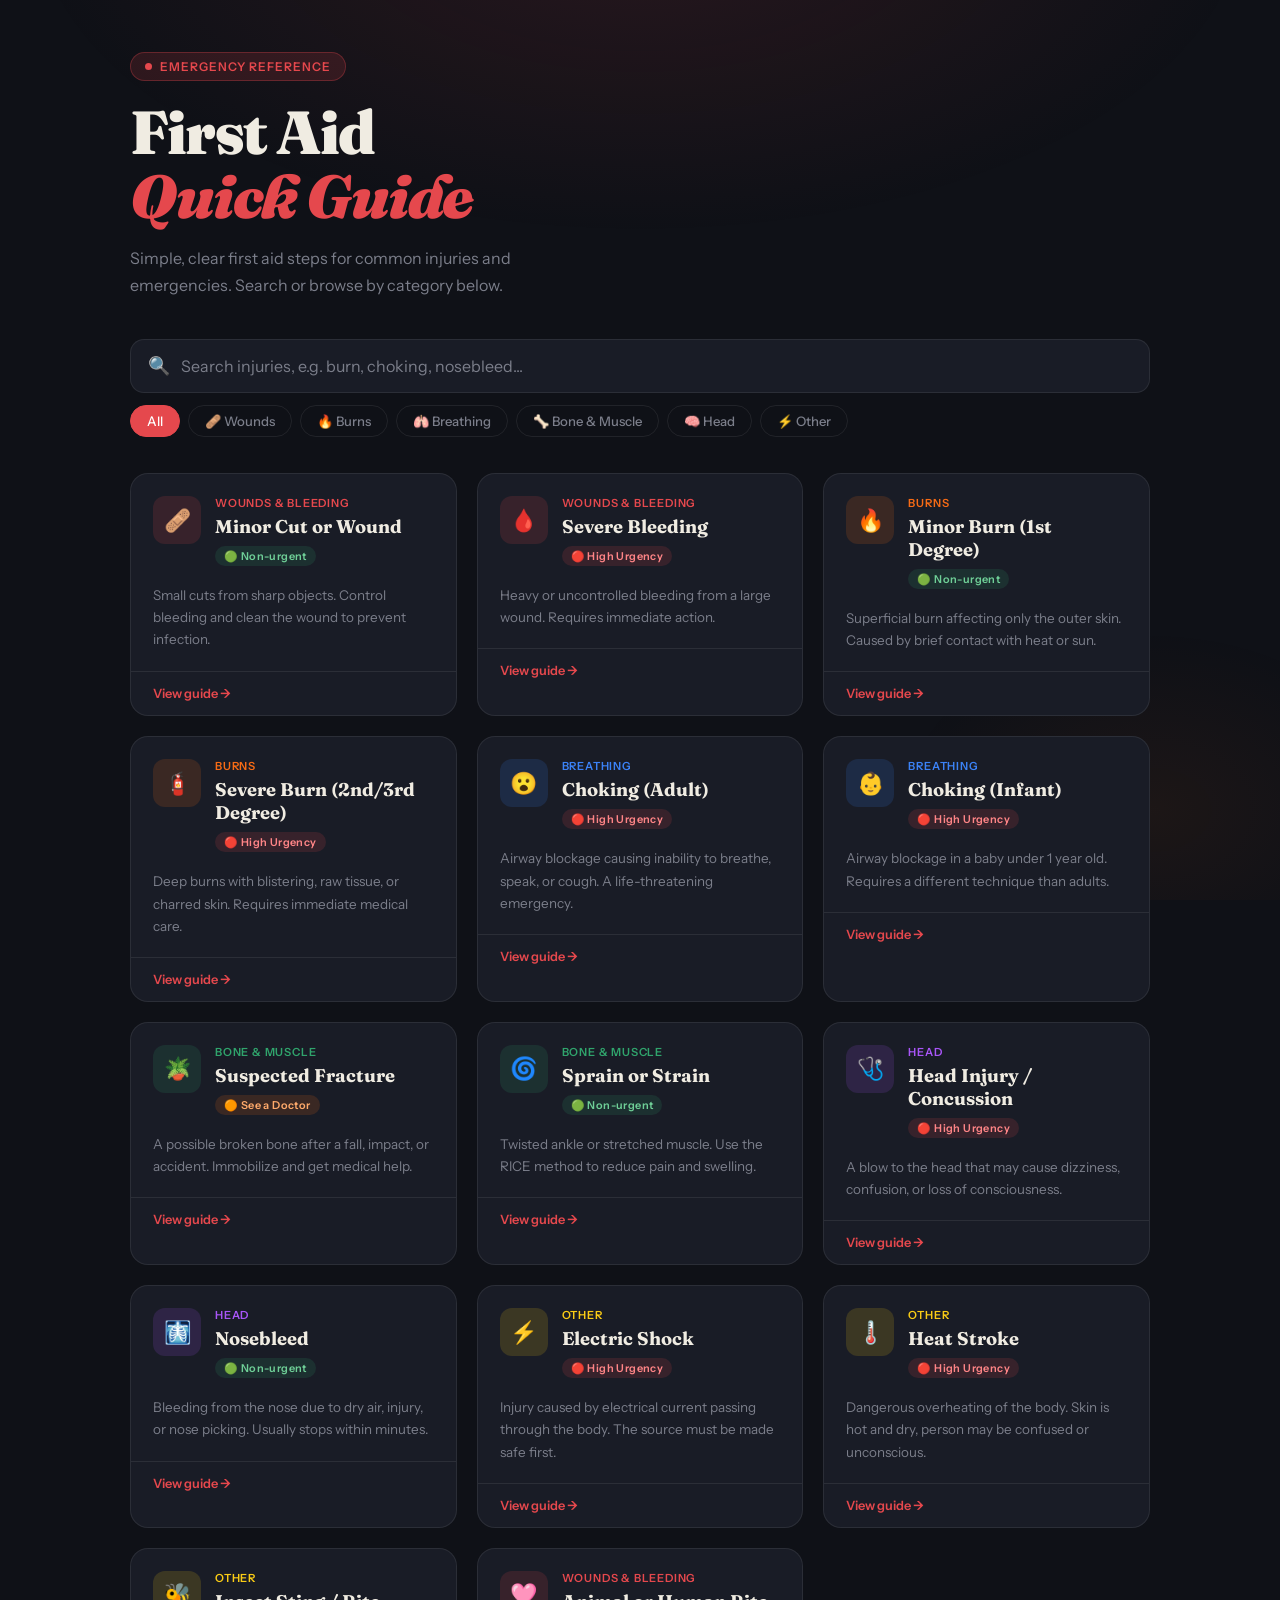
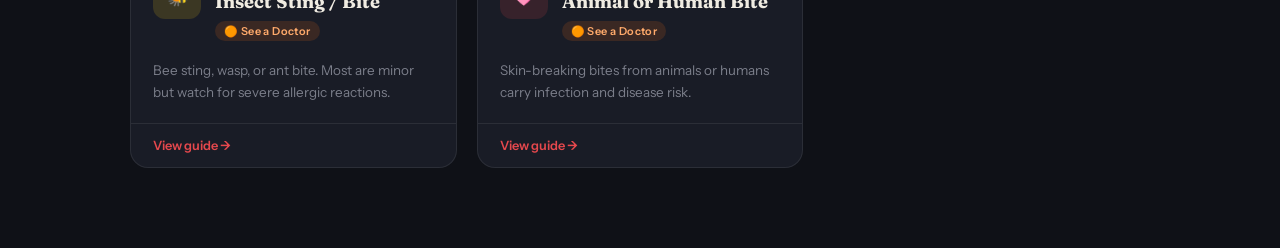
==== commit f4013224: "Add files via upload" ====
--- a/index.html
+++ b/index.html
@@ -72,8 +72,6 @@
       </div>
       <div class="modal-body">
         <div class="warning-box" id="mWarning"></div>
-        <div class="steps-title">Step-by-Step Instructions</div>
-        <div id="mSteps"></div>
         <div class="call-box" id="mCall"></div>
       </div>
     </div>
